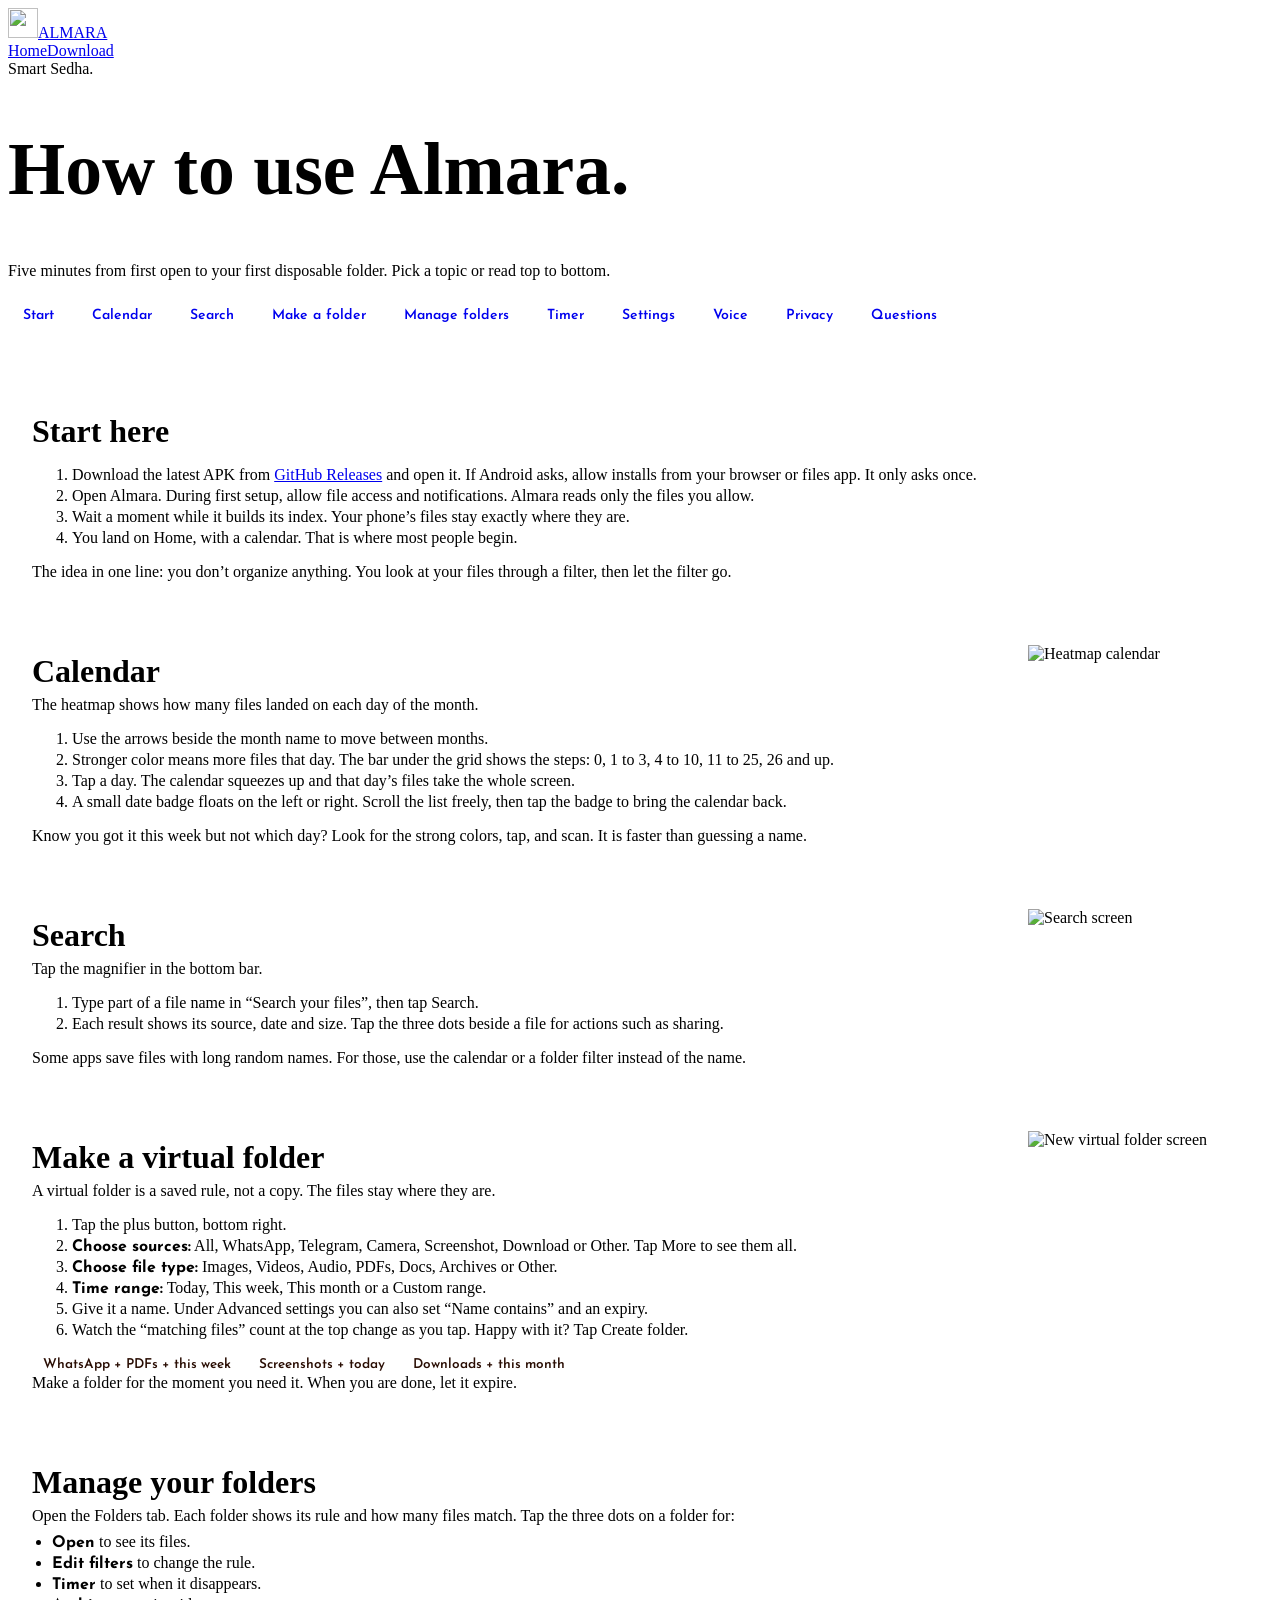
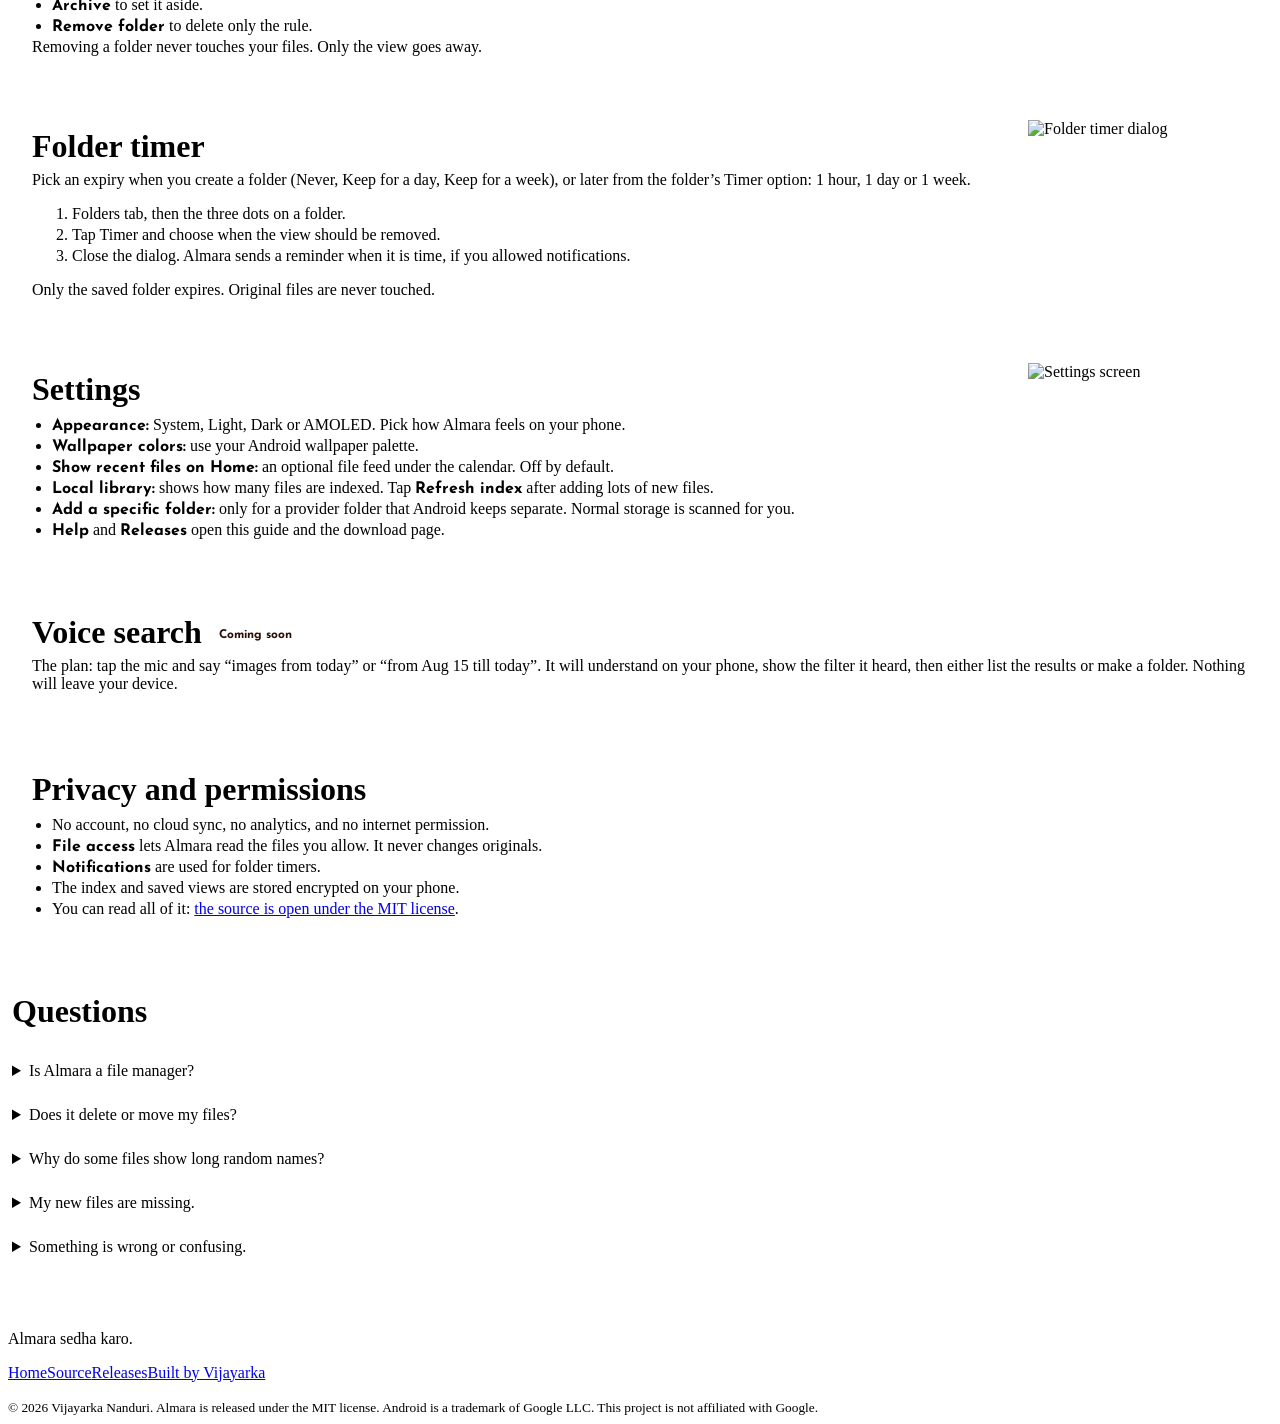
==== help.html @ fd666430 "Add files via upload" ====
<!doctype html>
<html lang="en">
<head>
<meta charset="utf-8">
<meta name="viewport" content="width=device-width,initial-scale=1">
<title>How to use Almara: guide to every feature</title>
<meta name="description" content="Learn Almara step by step: heatmap calendar, search, virtual folders, folder timer, themes, local library and privacy. A friendly guide for new users.">
<meta name="author" content="Vijayarka Nanduri"><meta name="robots" content="index,follow"><meta name="theme-color" content="#7a2603">
<link rel="canonical" href="https://vijayarkananduri.github.io/Almara/help.html">
<link rel="icon" href="assets/logo.jpg"><link rel="apple-touch-icon" href="assets/logo.jpg">
<meta property="og:type" content="article"><meta property="og:site_name" content="Almara"><meta property="og:title" content="How to use Almara"><meta property="og:description" content="A friendly guide to every Almara feature, from the heatmap to disposable folders.">
<meta property="og:url" content="https://vijayarkananduri.github.io/Almara/help.html"><meta property="og:image" content="https://vijayarkananduri.github.io/Almara/assets/og.png">
<meta name="twitter:card" content="summary_large_image"><meta name="twitter:image" content="https://vijayarkananduri.github.io/Almara/assets/og.png">
<script type="application/ld+json">{"@context":"https://schema.org","@type":"HowTo","name":"How to use Almara","description":"Find files by date, source and type with the Almara Android app.","step":[{"@type":"HowToStep","name":"Allow file access","text":"Allow file and notification access during first setup and wait for the index to finish."},{"@type":"HowToStep","name":"Tap a day on the calendar","text":"Busy days have stronger colors. Tap one to see its files."},{"@type":"HowToStep","name":"Create a virtual folder","text":"Tap the plus button, choose source, type, time range and expiry, then tap Create folder."}]}</script>
<script>try{var t=localStorage.getItem('almara-theme')||(matchMedia('(prefers-color-scheme:dark)').matches?'dark':'light');document.documentElement.dataset.theme=t}catch(e){}</script>
<link rel="preconnect" href="https://fonts.googleapis.com"><link rel="preconnect" href="https://fonts.gstatic.com" crossorigin>
<link href="https://fonts.googleapis.com/css2?family=Caveat:wght@600&family=Josefin+Sans:wght@400;600;700&family=Source+Serif+4:wght@400;600&display=swap" rel="stylesheet">
<link rel="stylesheet" href="assets/style.css">
<style>
.hero .w{padding-bottom:34px}.hero h1{font-size:clamp(2.6rem,7vw,4.6rem);position:relative}.hero .lead{position:relative}
.toc{display:flex;flex-wrap:wrap;gap:8px;margin:20px 0 0;position:relative}.toc a{padding:7px 14px;border-radius:999px;border:1.5px solid rgba(255,255,255,.5);font:600 .88rem 'Josefin Sans';text-decoration:none;transition:.2s}.toc a:hover{background:var(--gold);color:#2a0e04;border-color:var(--gold)}
.g{display:grid;grid-template-columns:1fr 220px;gap:26px;align-items:start;padding:24px;margin-top:16px;scroll-margin-top:16px}.g.n{grid-template-columns:1fr}
.g h2{font-size:2rem;margin:8px 0 6px}.g p{margin:0 0 6px;color:var(--mut)}.g .shot{flex:none}
.g ul{margin:8px 0 0;padding-left:20px;color:var(--mut)}.g li{margin:3px 0}.g b{color:var(--ink);font-family:'Josefin Sans'}
.hero .ic path{stroke-dashoffset:0}.pillrow{display:flex;flex-wrap:wrap;gap:6px;margin-top:10px}.pillrow span{background:var(--l1);color:#2a0e04;border-radius:10px;padding:3px 11px;font:600 .85rem 'Josefin Sans'}
@media(max-width:760px){.g{grid-template-columns:1fr}.g .shot{width:200px}}
</style>
</head>
<body>
<header class="hero"><div class="key"></div><div class="w"><nav class="top"><a class="mark" href="index.html"><img src="assets/logo.jpg" alt="" width="30" height="30">ALMARA</a><div><a href="index.html">Home</a><a href="https://github.com/vijayarkananduri/Almara/releases">Download</a></div></nav>
<div class="script" style="position:relative">Smart Sedha.</div><h1>How to use Almara.</h1><p class="lead">Five minutes from first open to your first disposable folder. Pick a topic or read top to bottom.</p>
<div class="toc"><a href="#start">Start</a><a href="#home">Calendar</a><a href="#search">Search</a><a href="#folders">Make a folder</a><a href="#manage">Manage folders</a><a href="#timer">Timer</a><a href="#settings">Settings</a><a href="#voice">Voice</a><a href="#privacy">Privacy</a><a href="#faq">Questions</a></div></div><div class="key"></div></header>

<main class="w" style="padding-bottom:50px">
<section class="card g n rv" id="start"><div><span data-i="android"></span><h2>Start here</h2>
<ol class="steps"><li>Download the latest APK from <a href="https://github.com/vijayarkananduri/Almara/releases">GitHub Releases</a> and open it. If Android asks, allow installs from your browser or files app. It only asks once.</li>
<li>Open Almara. During first setup, allow file access and notifications. Almara reads only the files you allow.</li>
<li>Wait a moment while it builds its index. Your phone’s files stay exactly where they are.</li>
<li>You land on Home, with a calendar. That is where most people begin.</li></ol>
<div class="tip">The idea in one line: you don’t organize anything. You look at your files through a filter, then let the filter go.</div></div></section>

<section class="card g rv" id="home"><div><span data-i="cal"></span><h2>Calendar</h2><p>The heatmap shows how many files landed on each day of the month.</p>
<ol class="steps"><li>Use the arrows beside the month name to move between months.</li><li>Stronger color means more files that day. The bar under the grid shows the steps: 0, 1 to 3, 4 to 10, 11 to 25, 26 and up.</li><li>Tap a day. The calendar squeezes up and that day’s files take the whole screen.</li><li>A small date badge floats on the left or right. Scroll the list freely, then tap the badge to bring the calendar back.</li></ol>
<div class="tip">Know you got it this week but not which day? Look for the strong colors, tap, and scan. It is faster than guessing a name.</div></div><div class="shot"><img src="assets/cal.jpg" alt="Heatmap calendar" loading="lazy"></div></section>

<section class="card g rv" id="search"><div><span data-i="search"></span><h2>Search</h2><p>Tap the magnifier in the bottom bar.</p>
<ol class="steps"><li>Type part of a file name in “Search your files”, then tap Search.</li><li>Each result shows its source, date and size. Tap the three dots beside a file for actions such as sharing.</li></ol>
<div class="tip">Some apps save files with long random names. For those, use the calendar or a folder filter instead of the name.</div></div><div class="shot"><img src="assets/search.jpg" alt="Search screen" loading="lazy"></div></section>

<section class="card g rv" id="folders"><div><span data-i="folder"></span><h2>Make a virtual folder</h2><p>A virtual folder is a saved rule, not a copy. The files stay where they are.</p>
<ol class="steps"><li>Tap the plus button, bottom right.</li><li><b>Choose sources:</b> All, WhatsApp, Telegram, Camera, Screenshot, Download or Other. Tap More to see them all.</li><li><b>Choose file type:</b> Images, Videos, Audio, PDFs, Docs, Archives or Other.</li><li><b>Time range:</b> Today, This week, This month or a Custom range.</li><li>Give it a name. Under Advanced settings you can also set “Name contains” and an expiry.</li><li>Watch the “matching files” count at the top change as you tap. Happy with it? Tap Create folder.</li></ol>
<div class="pillrow"><span>WhatsApp + PDFs + this week</span><span>Screenshots + today</span><span>Downloads + this month</span></div>
<div class="tip">Make a folder for the moment you need it. When you are done, let it expire.</div></div><div class="shot"><img src="assets/builder.jpg" alt="New virtual folder screen" loading="lazy"></div></section>

<section class="card g n rv" id="manage"><div><span data-i="sliders"></span><h2>Manage your folders</h2><p>Open the Folders tab. Each folder shows its rule and how many files match. Tap the three dots on a folder for:</p>
<ul><li><b>Open</b> to see its files.</li><li><b>Edit filters</b> to change the rule.</li><li><b>Timer</b> to set when it disappears.</li><li><b>Archive</b> to set it aside.</li><li><b>Remove folder</b> to delete only the rule.</li></ul>
<div class="tip">Removing a folder never touches your files. Only the view goes away.</div></div></section>

<section class="card g rv" id="timer"><div><span data-i="timer"></span><h2>Folder timer</h2><p>Pick an expiry when you create a folder (Never, Keep for a day, Keep for a week), or later from the folder’s Timer option: 1 hour, 1 day or 1 week.</p>
<ol class="steps"><li>Folders tab, then the three dots on a folder.</li><li>Tap Timer and choose when the view should be removed.</li><li>Close the dialog. Almara sends a reminder when it is time, if you allowed notifications.</li></ol>
<div class="tip">Only the saved folder expires. Original files are never touched.</div></div><div class="shot"><img src="assets/timer.jpg" alt="Folder timer dialog" loading="lazy"></div></section>

<section class="card g rv" id="settings"><div><span data-i="sliders"></span><h2>Settings</h2>
<ul><li><b>Appearance:</b> System, Light, Dark or AMOLED. Pick how Almara feels on your phone.</li><li><b>Wallpaper colors:</b> use your Android wallpaper palette.</li><li><b>Show recent files on Home:</b> an optional file feed under the calendar. Off by default.</li><li><b>Local library:</b> shows how many files are indexed. Tap <b>Refresh index</b> after adding lots of new files.</li><li><b>Add a specific folder:</b> only for a provider folder that Android keeps separate. Normal storage is scanned for you.</li><li><b>Help</b> and <b>Releases</b> open this guide and the download page.</li></ul></div><div class="shot"><img src="assets/settings.jpg" alt="Settings screen" loading="lazy"></div></section>

<section class="card g n rv" id="voice"><div><span data-i="mic"></span><h2>Voice search <small class="soon" style="background:var(--gold);color:#2a0e04;border-radius:8px;padding:2px 9px;font:700 .75rem 'Josefin Sans';vertical-align:middle">Coming soon</small></h2><p>The plan: tap the mic and say “images from today” or “from Aug 15 till today”. It will understand on your phone, show the filter it heard, then either list the results or make a folder. Nothing will leave your device.</p></div></section>

<section class="card g n rv" id="privacy"><div><span data-i="shield"></span><h2>Privacy and permissions</h2>
<ul><li>No account, no cloud sync, no analytics, and no internet permission.</li><li><b>File access</b> lets Almara read the files you allow. It never changes originals.</li><li><b>Notifications</b> are used for folder timers.</li><li>The index and saved views are stored encrypted on your phone.</li><li>You can read all of it: <a href="https://github.com/vijayarkananduri/Almara">the source is open under the MIT license</a>.</li></ul></div></section>

<section class="g n" id="faq" style="padding:24px 4px"><h2 style="font-size:2rem;margin-bottom:6px">Questions</h2>
<details><summary>Is Almara a file manager?</summary><p>No. It helps you find things for now. Make a folder, use it, let it go.</p></details>
<details><summary>Does it delete or move my files?</summary><p>No. Folders are rules. Removing or expiring a folder removes only the rule.</p></details>
<details><summary>Why do some files show long random names?</summary><p>Other apps saved them that way. Find them by date or source instead.</p></details>
<details><summary>My new files are missing.</summary><p>Open Settings and tap Refresh index.</p></details>
<details><summary>Something is wrong or confusing.</summary><p>Tell me on <a href="https://github.com/vijayarkananduri/Almara/issues">GitHub Issues</a>. It is one person making this, and every note helps.</p></details></section>
</main>

<footer><div class="key"></div><div class="w"><p class="script" style="margin:0">Almara sedha karo.</p>
<p class="ui"><a href="index.html">Home</a><a href="https://github.com/vijayarkananduri/Almara">Source</a><a href="https://github.com/vijayarkananduri/Almara/releases">Releases</a><a href="https://vijayarka.netlify.app/">Built by Vijayarka</a></p>
<small>© 2026 Vijayarka Nanduri. Almara is released under the MIT license. Android is a trademark of Google LLC. This project is not affiliated with Google.</small></div></footer>
<script src="assets/site.js"></script>
</body>
</html>
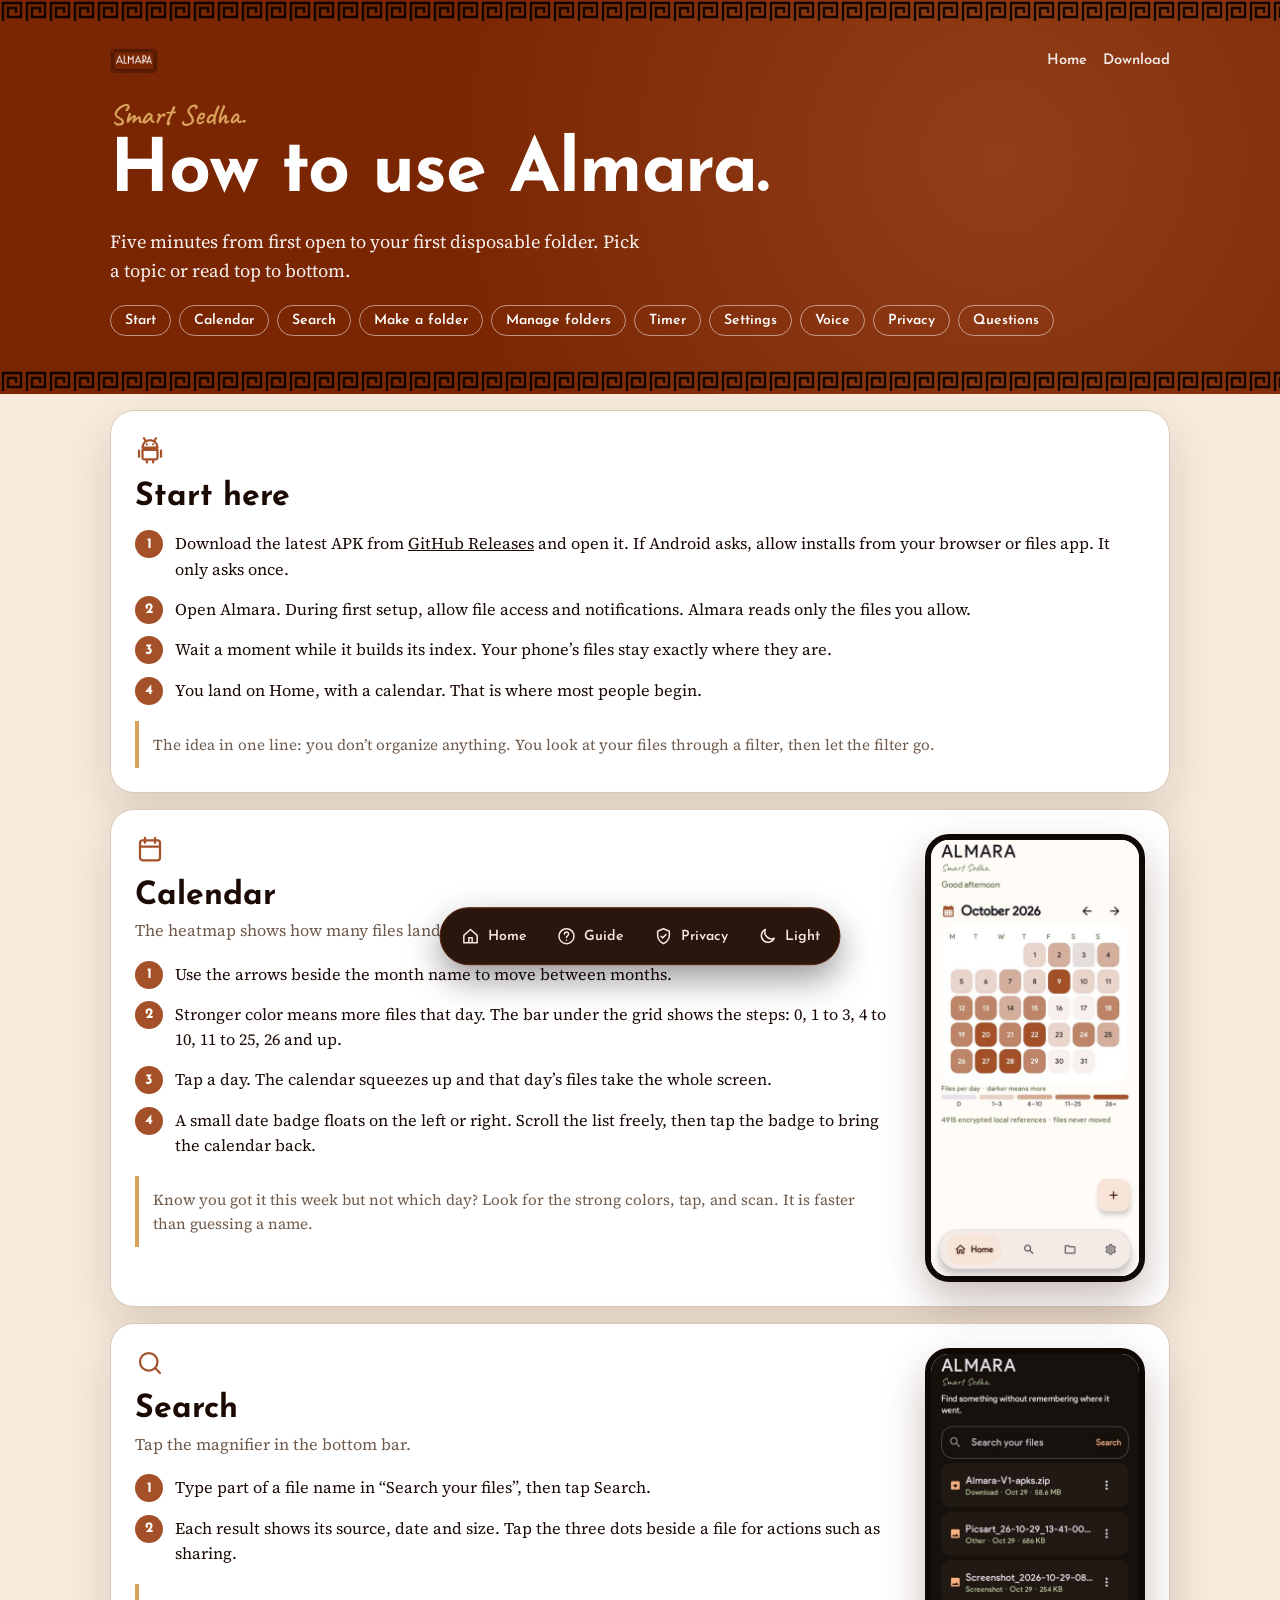
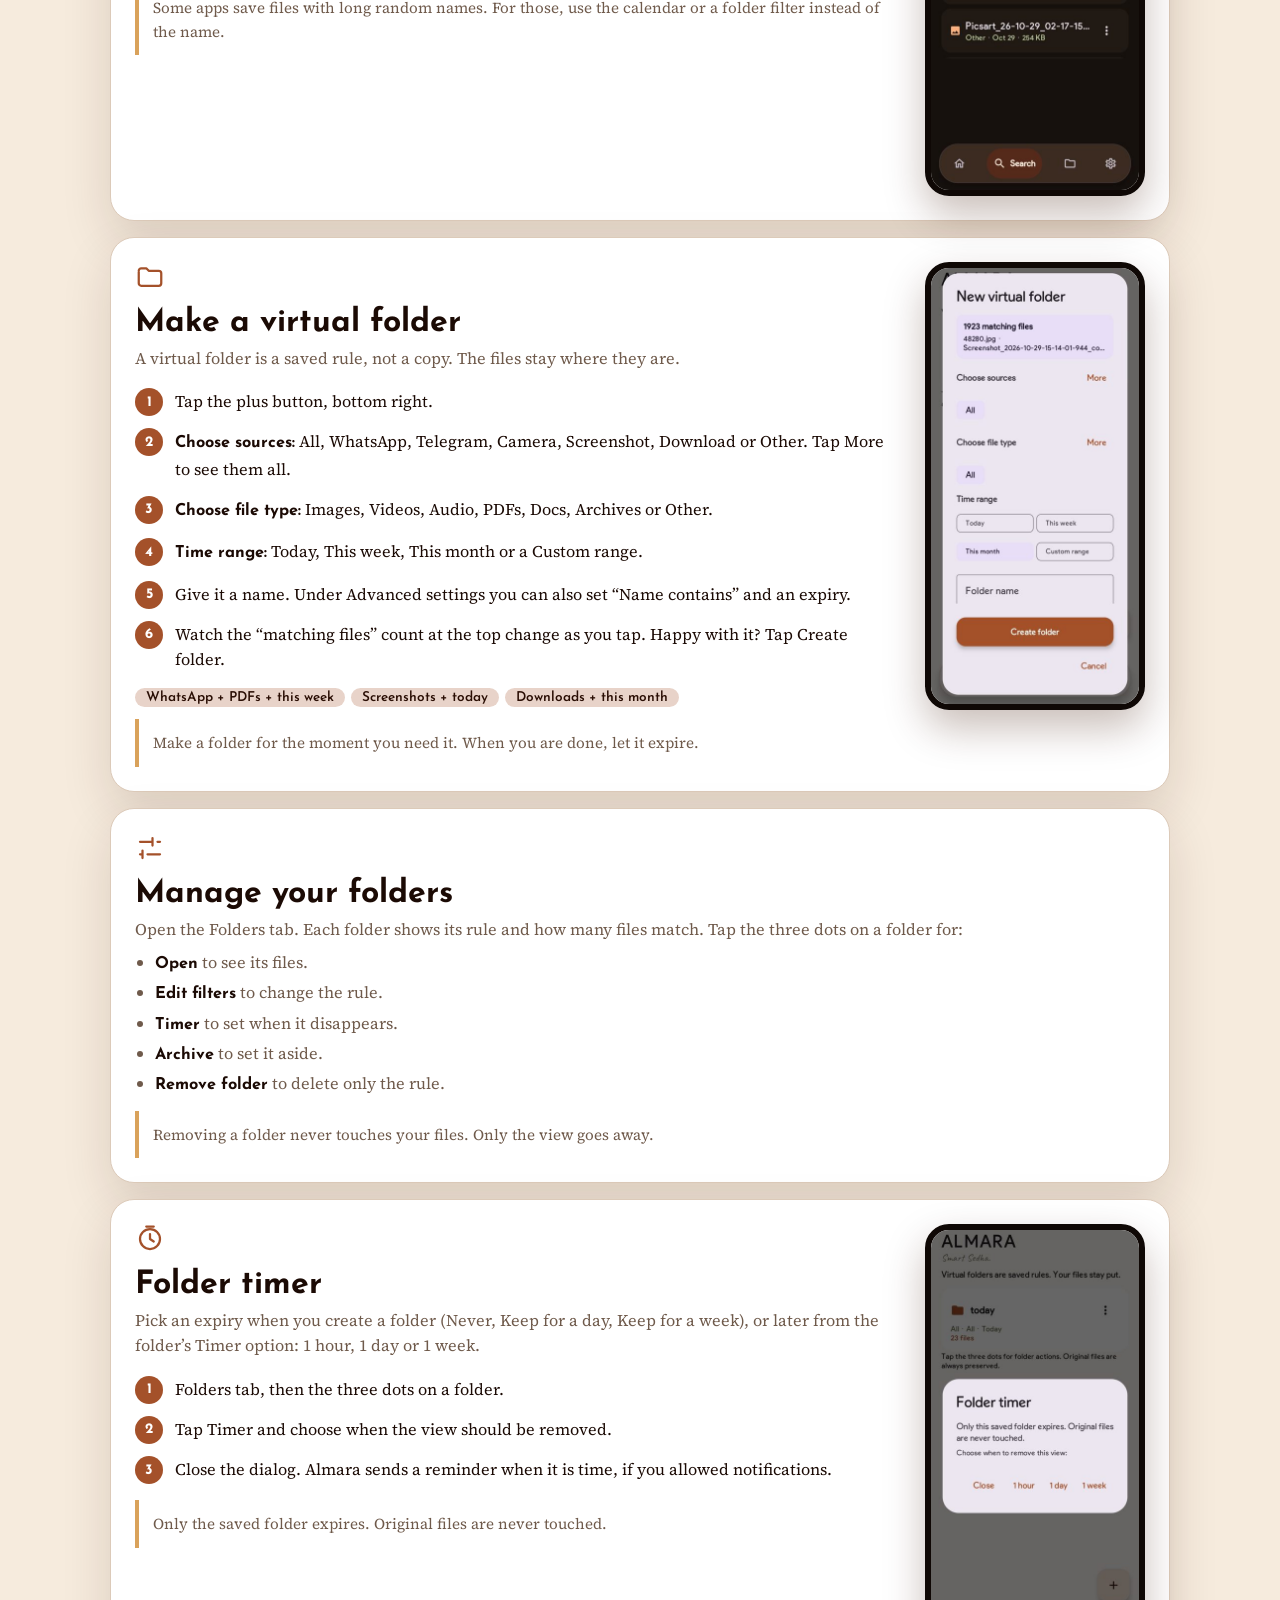
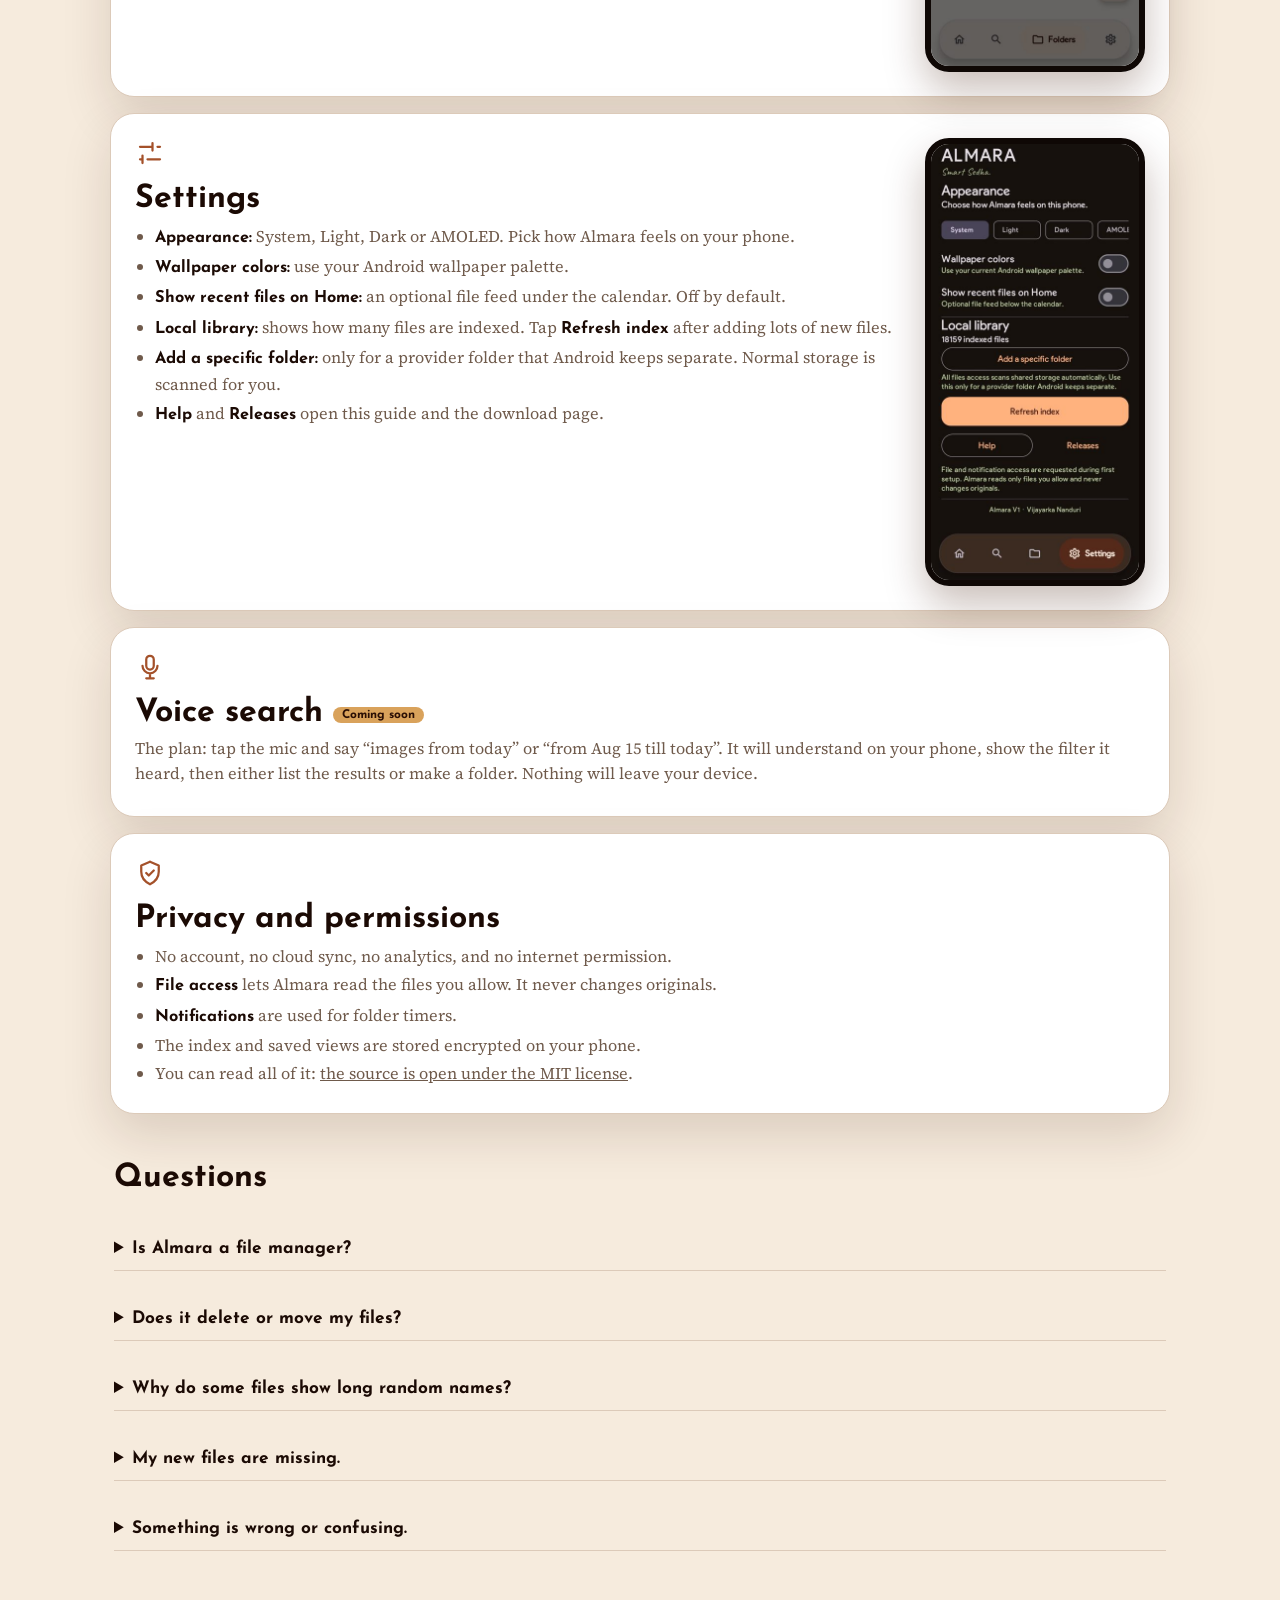
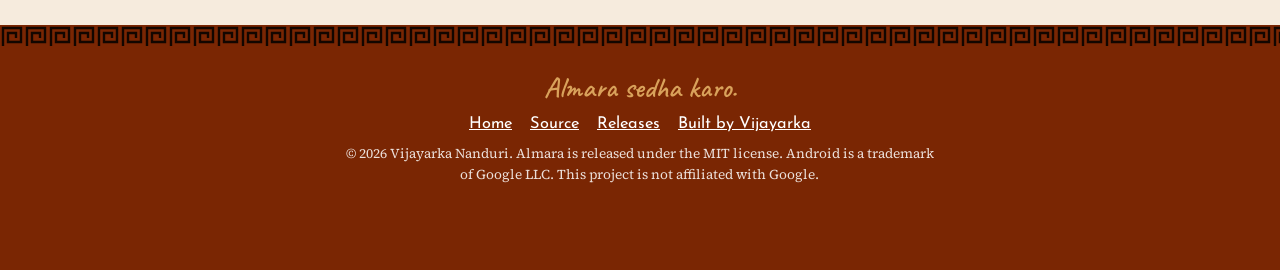
==== commit 1bddf0b4: "Polish site header and restore interactions" ====
--- a/help.html
+++ b/help.html
@@ -27,7 +27,7 @@
 </style>
 </head>
 <body>
-<header class="hero"><div class="key"></div><div class="w"><nav class="top"><a class="mark" href="index.html"><img src="assets/logo.jpg" alt="" width="30" height="30">ALMARA</a><div><a href="index.html">Home</a><a href="https://github.com/vijayarkananduri/Almara/releases">Download</a></div></nav>
+<header class="hero"><div class="key"></div><div class="w"><nav class="top"><a class="mark" href="index.html"><img src="assets/logo.jpg" alt="Almara logo" width="48" height="48"></a><div class="nav-links"><a href="index.html">Home</a><a href="https://github.com/vijayarkananduri/Almara/releases">Download</a></div></nav>
 <div class="script" style="position:relative">Smart Sedha.</div><h1>How to use Almara.</h1><p class="lead">Five minutes from first open to your first disposable folder. Pick a topic or read top to bottom.</p>
 <div class="toc"><a href="#start">Start</a><a href="#home">Calendar</a><a href="#search">Search</a><a href="#folders">Make a folder</a><a href="#manage">Manage folders</a><a href="#timer">Timer</a><a href="#settings">Settings</a><a href="#voice">Voice</a><a href="#privacy">Privacy</a><a href="#faq">Questions</a></div></div><div class="key"></div></header>
 
--- a/assets/style.css
+++ b/assets/style.css
@@ -0,0 +1,48 @@
+:root{--t:#7a2603;--td:#2a0e04;--gold:#d9a25b;--bg:#f6ebdd;--card:#fff;--ink:#1b0a04;--mut:#6f5a4b;--line:#dccab9;--vd:#2a0e04;--hero:#7a2603;--l0:#efe6e2;--l1:#e8d3c9;--l2:#d5b0a0;--l3:#c08968;--l4:#a4512a;
+--key:url("data:image/svg+xml,%3Csvg xmlns='http://www.w3.org/2000/svg' width='24' height='24' fill='none' stroke='%23000' stroke-width='2.4'%3E%3Cpath d='M3 21V3h18v14H8V8h8v5'/%3E%3C/svg%3E")}
+[data-theme=dark]{--bg:#1c0e08;--card:#2b170e;--ink:#f6e9dc;--mut:#c4ab97;--line:#4b2717;--vd:#120704}
+[data-theme=amoled]{--bg:#000;--card:#0e0806;--ink:#f6e9dc;--mut:#b8a18e;--line:#2b150a;--vd:#000;--hero:#5c1b02}
+*{box-sizing:border-box}html{scroll-behavior:smooth}
+body{margin:0;font:400 1.02rem/1.55 'Source Serif 4',Georgia,serif;color:var(--ink);background:var(--bg);overflow-x:hidden;transition:background .3s,color .3s}
+h1,h2,h3,h4,.ui{font-family:'Josefin Sans',sans-serif}h1,h2,h3{margin:0;line-height:1.02;font-weight:700}
+a{color:inherit}.w{width:min(1060px,calc(100% - 32px));margin:auto}
+.key{height:24px;background:var(--key) repeat-x;opacity:.85}
+.hero{background:var(--hero);color:#fff;position:relative;overflow:hidden}
+.hero:before{content:"";position:absolute;inset:0;background:radial-gradient(circle at 78% 40%,#a4512a 0,transparent 55%);opacity:.55}
+nav.top{position:relative;display:flex;justify-content:space-between;align-items:center;padding:12px 0}
+.mark{display:flex;align-items:center;text-decoration:none;line-height:0}.mark img{width:48px;height:48px;display:block;object-fit:contain;border-radius:10px;transition:transform .2s}.mark:hover img{transform:scale(1.04)}
+.nav-links{display:flex;align-items:center;gap:16px}.nav-links a{font:600 .92rem 'Josefin Sans';opacity:.9;text-decoration:none}.nav-links a:hover{color:var(--gold)}
+.script{font:600 1.8rem Caveat,cursive;color:var(--gold)}
+h1{font-size:clamp(3.1rem,9vw,6.6rem);letter-spacing:-.015em;margin:2px 0 14px}
+.lead{max-width:29em;font-size:1.15rem;opacity:.94}
+.btns{display:flex;flex-wrap:wrap;gap:10px;margin-top:22px}
+.b{display:inline-flex;gap:9px;min-height:48px;align-items:center;padding:0 22px;border-radius:999px;background:var(--gold);color:var(--td);font:700 1rem 'Josefin Sans';text-decoration:none;border:0;cursor:pointer;transition:transform .2s,box-shadow .2s}
+.b svg{width:22px;height:22px}.b:hover{transform:translateY(-3px);box-shadow:0 12px 26px rgba(0,0,0,.3)}.b.o{background:transparent;color:inherit;border:1.5px solid currentColor}
+:focus-visible{outline:3px solid var(--gold);outline-offset:3px}
+.ic{display:inline-flex;width:30px;height:30px;color:var(--l4)}.ic svg{width:100%;height:100%;overflow:visible}
+.ic path{stroke-dasharray:1;stroke-dashoffset:1}.in .ic path,.ic.in path{animation:dr 1.2s .1s ease forwards}@keyframes dr{to{stroke-dashoffset:0}}
+.sec{padding:60px 0}.sec h2{font-size:clamp(2.2rem,5.4vw,3.5rem);max-width:14em}.sec>.w>p{max-width:34em;color:var(--mut);margin:10px 0 0}
+.split{display:grid;grid-template-columns:1fr 1fr;gap:34px;align-items:center;margin-top:26px}
+.card{background:var(--card);border-radius:24px;padding:22px;box-shadow:0 20px 50px rgba(60,20,5,.14);border:1px solid var(--line)}
+.grid{display:grid;grid-template-columns:repeat(auto-fill,minmax(230px,1fr));gap:12px;margin-top:26px}
+.grid .card{padding:18px;transition:transform .25s,border-color .25s;text-decoration:none;display:block}.grid .card:hover{transform:translateY(-5px);border-color:var(--l4)}
+.grid h3{font-size:1.2rem;margin:10px 0 4px}.grid p{margin:0;font-size:.92rem;color:var(--mut)}
+.rail{display:flex;gap:20px;overflow-x:auto;padding:26px 0 10px;scroll-snap-type:x mandatory}
+.rail figure,.shot{margin:0;flex:0 0 232px;scroll-snap-align:start;transition:transform .3s}.rail figure:hover{transform:translateY(-6px)}
+.rail img,.shot img{width:100%;border-radius:24px;border:6px solid #0f0805;display:block;box-shadow:0 18px 40px rgba(60,20,5,.28)}
+figcaption{margin-top:9px;font-size:.88rem;color:var(--mut)}
+.dark{background:var(--vd);color:#fbeee0;border-top:1px solid var(--line)}.dark h2{color:var(--gold)}.dark>.w>p{color:#d8c3b2}.dark .ic{color:var(--gold)}
+.pf{display:grid;grid-template-columns:repeat(4,1fr);gap:12px;margin-top:26px}
+.pf div{border:1.5px solid #5a2410;border-radius:18px;padding:18px;transition:.25s}.pf div:hover{background:#3b1708;border-color:var(--gold);transform:translateY(-4px)}
+.pf h3{font-size:1.1rem;color:var(--gold);margin:8px 0 4px}.pf p{margin:0;font-size:.9rem;color:#d8c3b2}.pf a{color:var(--gold)}
+details{border-bottom:1px solid var(--line);padding:13px 0}summary{cursor:pointer;font:700 1.08rem 'Josefin Sans'}details p{color:var(--mut);margin:7px 0 0;max-width:40em}
+footer{background:var(--hero);color:#fff;text-align:center;padding-bottom:84px}footer .w{padding-top:20px}footer a{margin:0 9px}footer p{margin:6px 0}footer small{opacity:.85;display:block;max-width:44em;margin:auto}
+.ft{position:fixed;left:50%;bottom:16px;transform:translate(-50%,140%);z-index:20;display:flex;gap:2px;padding:6px;border-radius:999px;background:#2a160d;border:1px solid #5a2410;box-shadow:0 14px 34px rgba(0,0,0,.4);transition:transform .4s cubic-bezier(.3,1.2,.4,1)}
+.ft.show{transform:translate(-50%,0)}.ft a,.ft button{display:flex;align-items:center;gap:7px;height:44px;padding:0 14px;border-radius:999px;border:0;background:none;color:#f6e9dc;font:600 .88rem 'Josefin Sans';text-decoration:none;cursor:pointer}
+.ft a:hover,.ft button:hover{background:#7a2603}.ft svg{width:20px;height:20px}.ft .ic{width:20px;height:20px;color:inherit}.ft .ic path{stroke-dashoffset:0}
+.ft .hl{background:var(--t)}
+.fl{position:absolute;width:44px;height:44px;color:var(--gold);opacity:.8;animation:fl 6s ease-in-out infinite}.fl .ic{width:100%;height:100%;color:inherit}.fl .ic path{stroke-dashoffset:0}@keyframes fl{50%{transform:translateY(-14px) rotate(6deg)}}
+.steps{counter-reset:s;list-style:none;padding:0;margin:12px 0 0}.steps li{counter-increment:s;position:relative;padding:6px 0 6px 40px}.steps li:before{content:counter(s);position:absolute;left:0;top:5px;width:28px;height:28px;border-radius:50%;background:var(--l4);color:#fff;font:700 .9rem 'Josefin Sans';display:grid;place-items:center}
+.tip{margin-top:12px;padding:12px 14px;border-left:4px solid var(--gold);background:var(--card);border-radius:0 12px 12px 0;font-size:.95rem;color:var(--mut)}
+@media(max-width:800px){.split{grid-template-columns:1fr}.pf{grid-template-columns:1fr 1fr}.sec{padding:46px 0}.nav-links{gap:9px}.nav-links a{font-size:.8rem}.ft a span,.ft button span{display:none}.ft a,.ft button{padding:0 13px}}
+@media(prefers-reduced-motion:reduce){*{animation:none!important;transition-duration:.01ms!important}.ic path{stroke-dashoffset:0}}
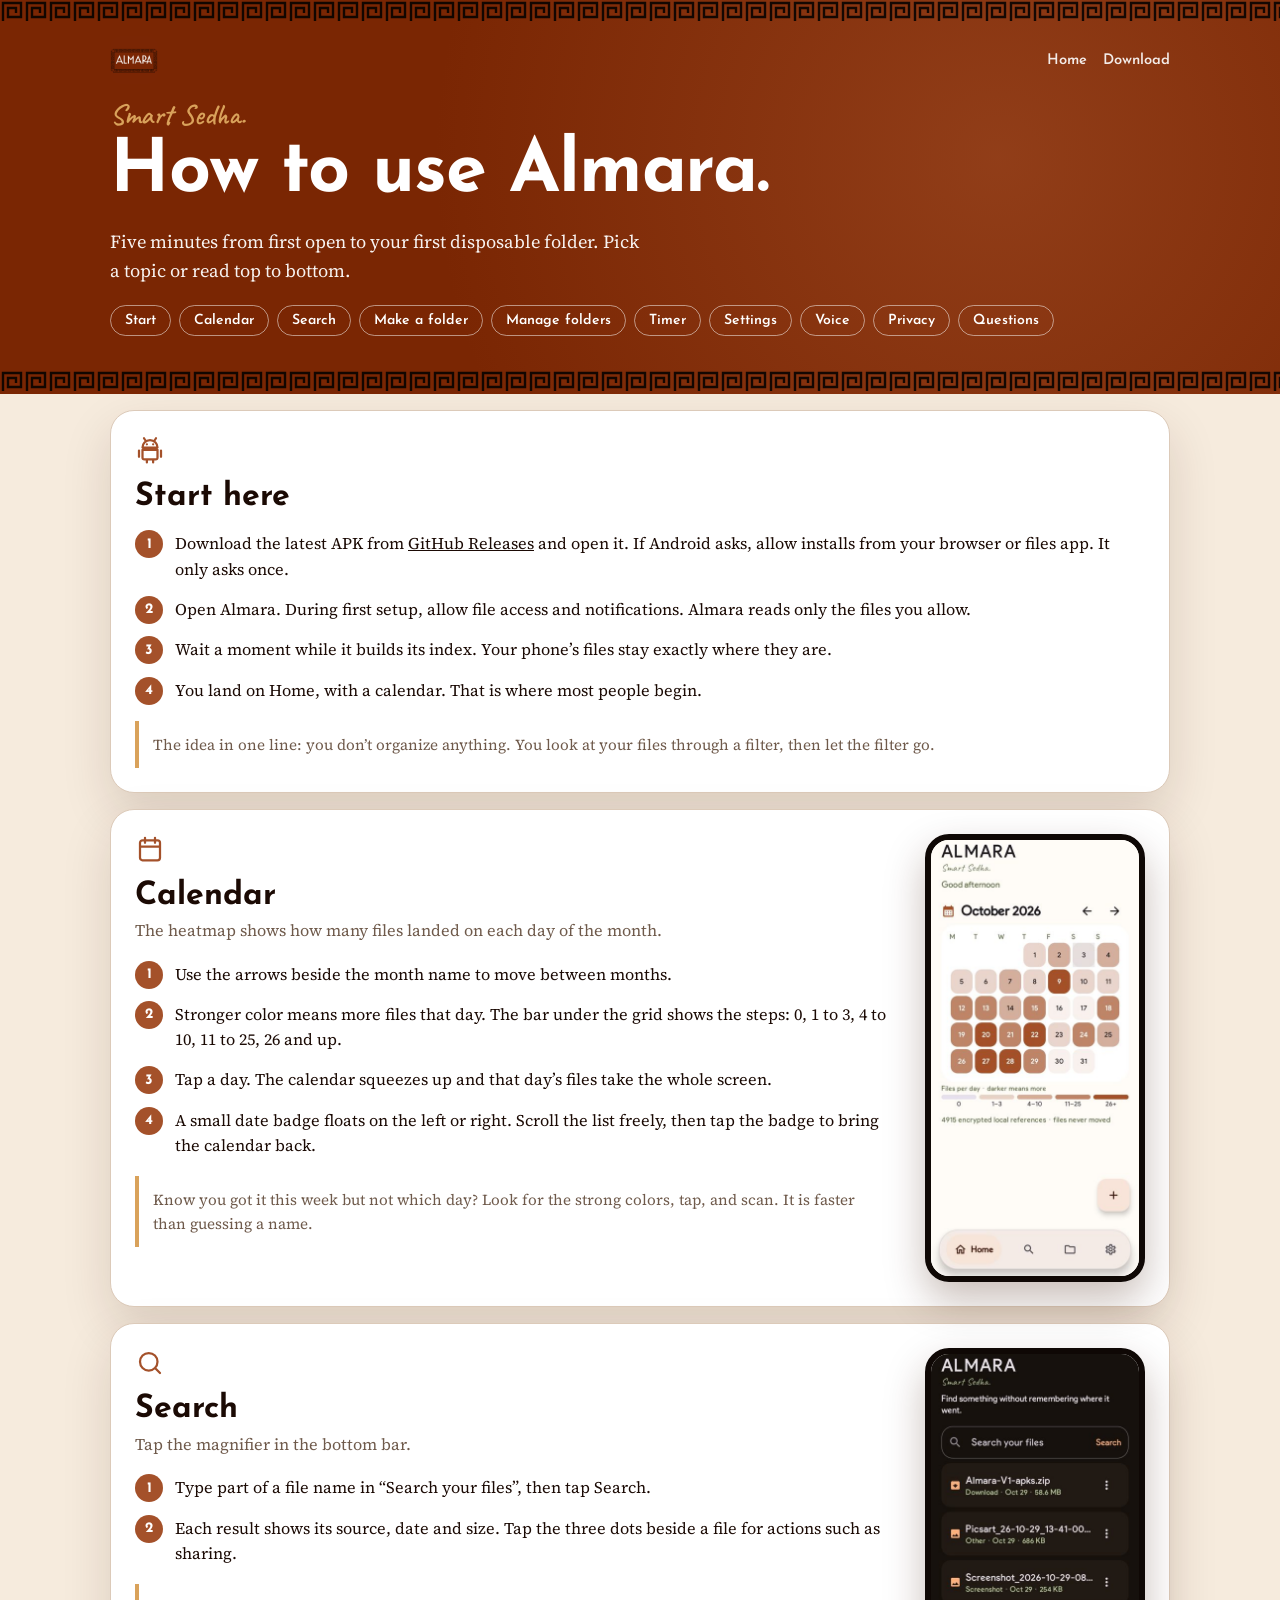
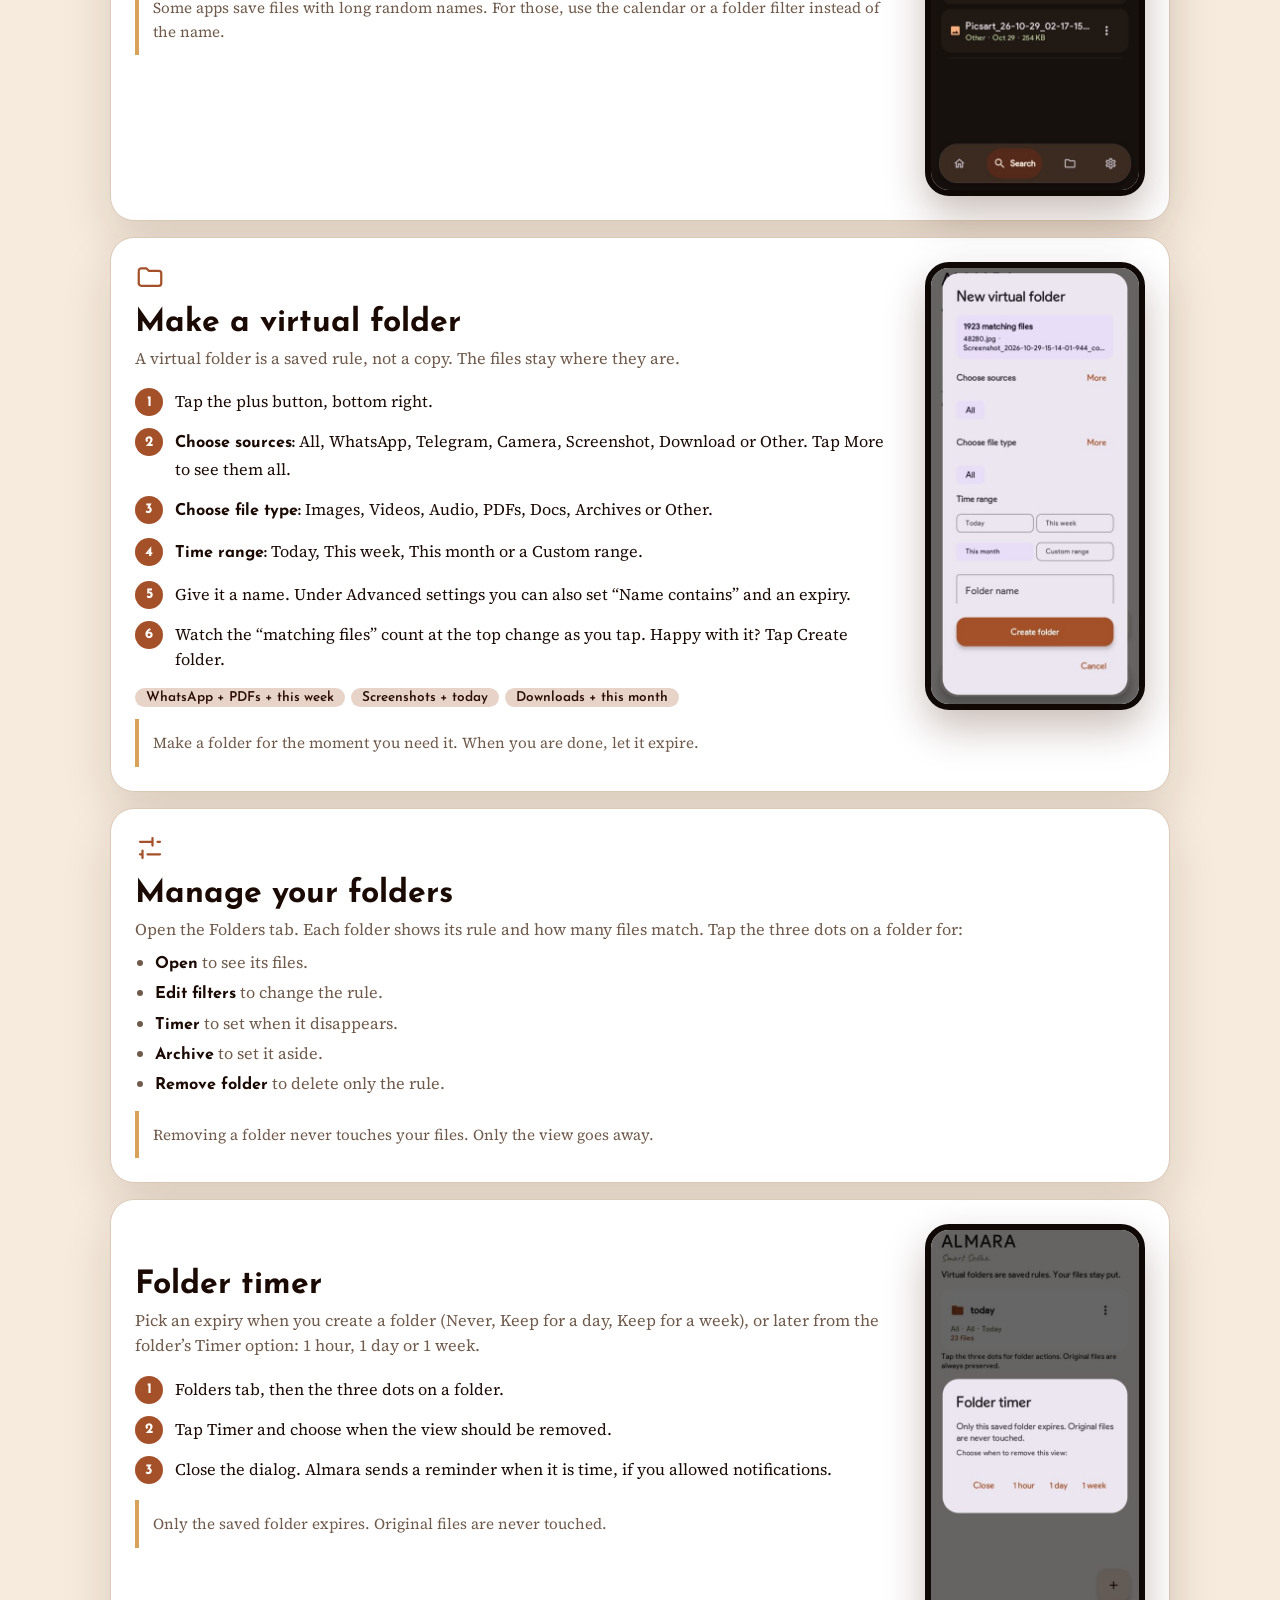
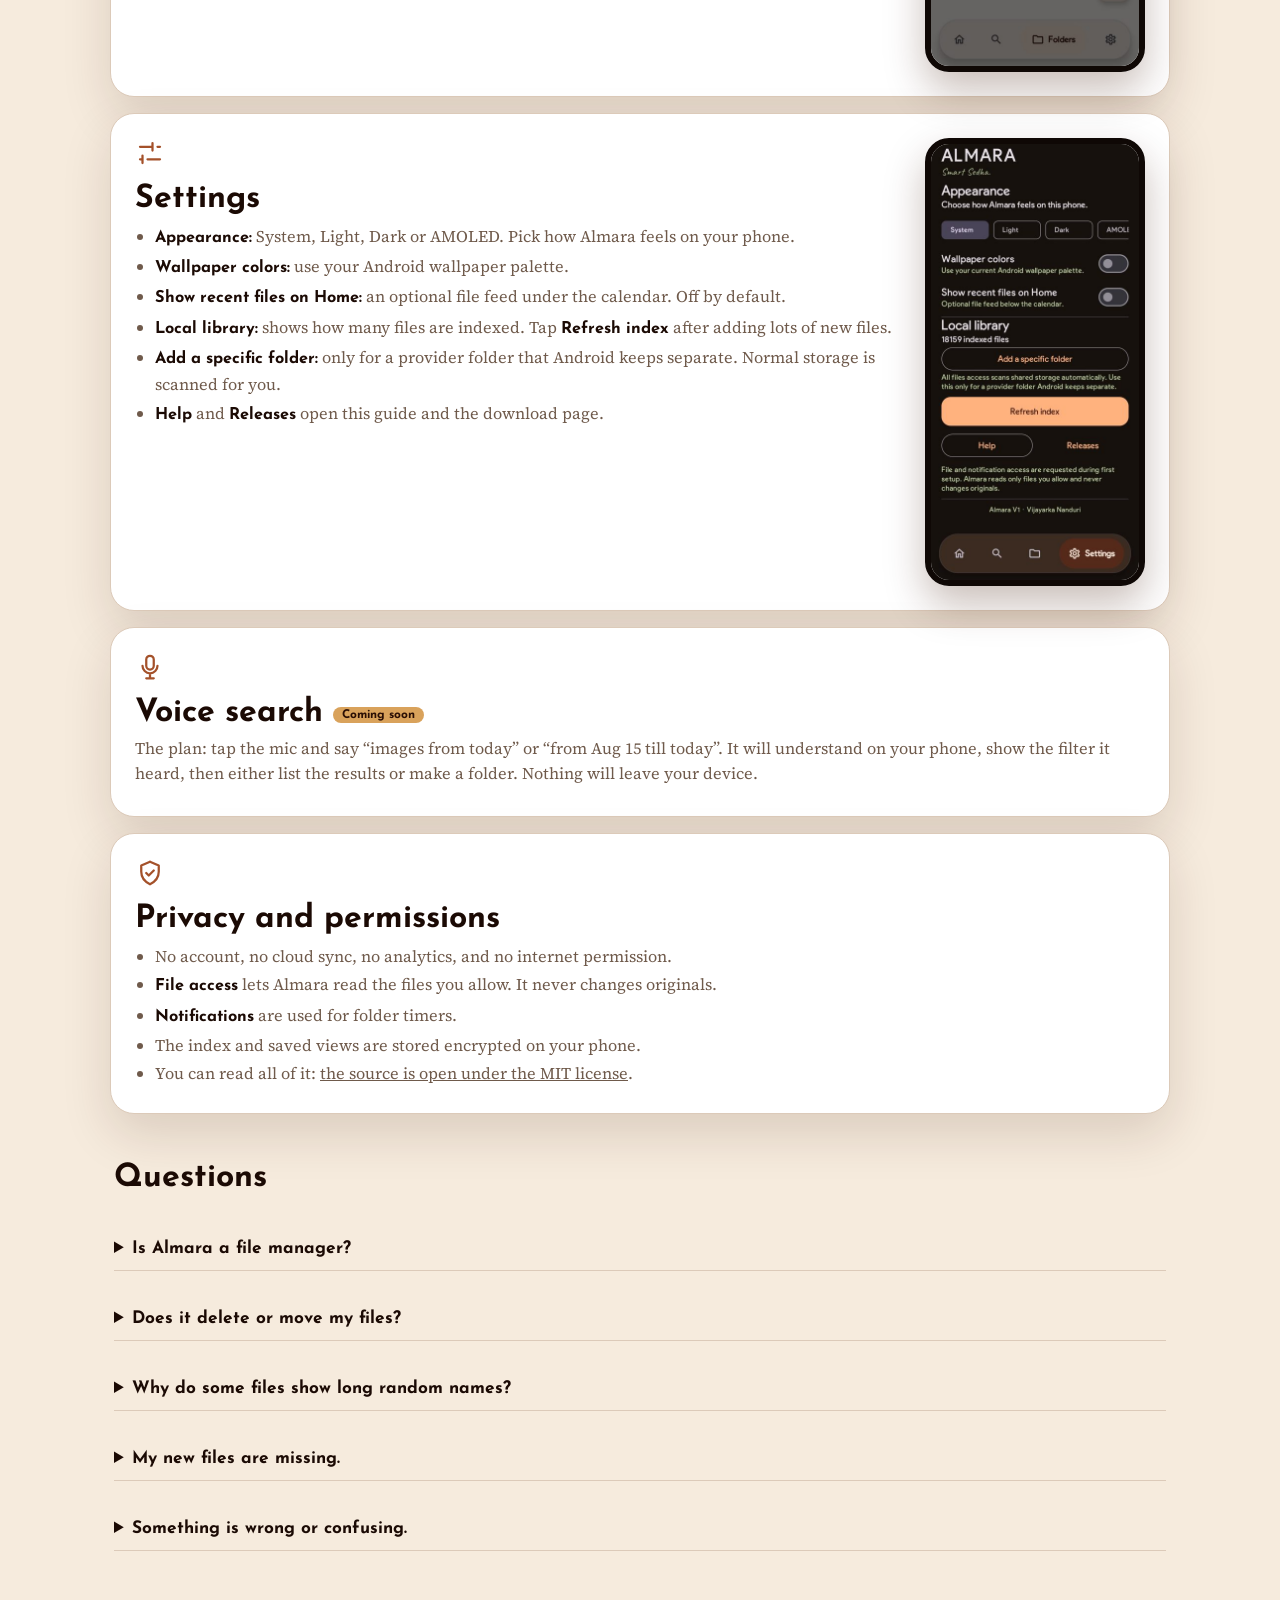
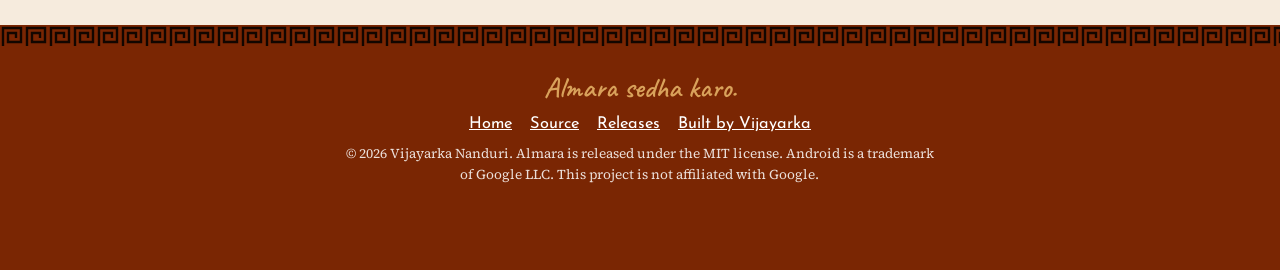
==== commit 581cb95b: "Simplify floating controls and voice card" ====
--- a/help.html
+++ b/help.html
@@ -12,7 +12,6 @@
 <meta property="og:url" content="https://vijayarkananduri.github.io/Almara/help.html"><meta property="og:image" content="https://vijayarkananduri.github.io/Almara/assets/og.png">
 <meta name="twitter:card" content="summary_large_image"><meta name="twitter:image" content="https://vijayarkananduri.github.io/Almara/assets/og.png">
 <script type="application/ld+json">{"@context":"https://schema.org","@type":"HowTo","name":"How to use Almara","description":"Find files by date, source and type with the Almara Android app.","step":[{"@type":"HowToStep","name":"Allow file access","text":"Allow file and notification access during first setup and wait for the index to finish."},{"@type":"HowToStep","name":"Tap a day on the calendar","text":"Busy days have stronger colors. Tap one to see its files."},{"@type":"HowToStep","name":"Create a virtual folder","text":"Tap the plus button, choose source, type, time range and expiry, then tap Create folder."}]}</script>
-<script>try{var t=localStorage.getItem('almara-theme')||(matchMedia('(prefers-color-scheme:dark)').matches?'dark':'light');document.documentElement.dataset.theme=t}catch(e){}</script>
 <link rel="preconnect" href="https://fonts.googleapis.com"><link rel="preconnect" href="https://fonts.gstatic.com" crossorigin>
 <link href="https://fonts.googleapis.com/css2?family=Caveat:wght@600&family=Josefin+Sans:wght@400;600;700&family=Source+Serif+4:wght@400;600&display=swap" rel="stylesheet">
 <link rel="stylesheet" href="assets/style.css">
--- a/assets/style.css
+++ b/assets/style.css
@@ -37,12 +37,10 @@
 .pf h3{font-size:1.1rem;color:var(--gold);margin:8px 0 4px}.pf p{margin:0;font-size:.9rem;color:#d8c3b2}.pf a{color:var(--gold)}
 details{border-bottom:1px solid var(--line);padding:13px 0}summary{cursor:pointer;font:700 1.08rem 'Josefin Sans'}details p{color:var(--mut);margin:7px 0 0;max-width:40em}
 footer{background:var(--hero);color:#fff;text-align:center;padding-bottom:84px}footer .w{padding-top:20px}footer a{margin:0 9px}footer p{margin:6px 0}footer small{opacity:.85;display:block;max-width:44em;margin:auto}
-.ft{position:fixed;left:50%;bottom:16px;transform:translate(-50%,140%);z-index:20;display:flex;gap:2px;padding:6px;border-radius:999px;background:#2a160d;border:1px solid #5a2410;box-shadow:0 14px 34px rgba(0,0,0,.4);transition:transform .4s cubic-bezier(.3,1.2,.4,1)}
-.ft.show{transform:translate(-50%,0)}.ft a,.ft button{display:flex;align-items:center;gap:7px;height:44px;padding:0 14px;border-radius:999px;border:0;background:none;color:#f6e9dc;font:600 .88rem 'Josefin Sans';text-decoration:none;cursor:pointer}
-.ft a:hover,.ft button:hover{background:#7a2603}.ft svg{width:20px;height:20px}.ft .ic{width:20px;height:20px;color:inherit}.ft .ic path{stroke-dashoffset:0}
-.ft .hl{background:var(--t)}
+.ft{position:fixed;right:20px;bottom:22px;z-index:20;width:48px;height:48px;display:grid;place-items:center;padding:0;border:1px solid rgba(255,255,255,.35);border-radius:50%;background:#2a160d;color:#f6e9dc;box-shadow:0 12px 28px rgba(0,0,0,.32);cursor:pointer;opacity:0;pointer-events:none;transform:translateY(12px);transition:opacity .25s,transform .25s,background .2s}
+.ft.show{opacity:1;pointer-events:auto;transform:none}.ft:hover{background:#7a2603}.ft svg{width:22px;height:22px}.ft path{stroke-width:2;stroke-dashoffset:0}
 .fl{position:absolute;width:44px;height:44px;color:var(--gold);opacity:.8;animation:fl 6s ease-in-out infinite}.fl .ic{width:100%;height:100%;color:inherit}.fl .ic path{stroke-dashoffset:0}@keyframes fl{50%{transform:translateY(-14px) rotate(6deg)}}
 .steps{counter-reset:s;list-style:none;padding:0;margin:12px 0 0}.steps li{counter-increment:s;position:relative;padding:6px 0 6px 40px}.steps li:before{content:counter(s);position:absolute;left:0;top:5px;width:28px;height:28px;border-radius:50%;background:var(--l4);color:#fff;font:700 .9rem 'Josefin Sans';display:grid;place-items:center}
 .tip{margin-top:12px;padding:12px 14px;border-left:4px solid var(--gold);background:var(--card);border-radius:0 12px 12px 0;font-size:.95rem;color:var(--mut)}
-@media(max-width:800px){.split{grid-template-columns:1fr}.pf{grid-template-columns:1fr 1fr}.sec{padding:46px 0}.nav-links{gap:9px}.nav-links a{font-size:.8rem}.ft a span,.ft button span{display:none}.ft a,.ft button{padding:0 13px}}
+@media(max-width:800px){.split{grid-template-columns:1fr}.pf{grid-template-columns:1fr 1fr}.sec{padding:46px 0}.voice-section{padding:18px 0}.say{padding:18px;gap:14px}.nav-links{gap:9px}.nav-links a{font-size:.8rem}}
 @media(prefers-reduced-motion:reduce){*{animation:none!important;transition-duration:.01ms!important}.ic path{stroke-dashoffset:0}}
